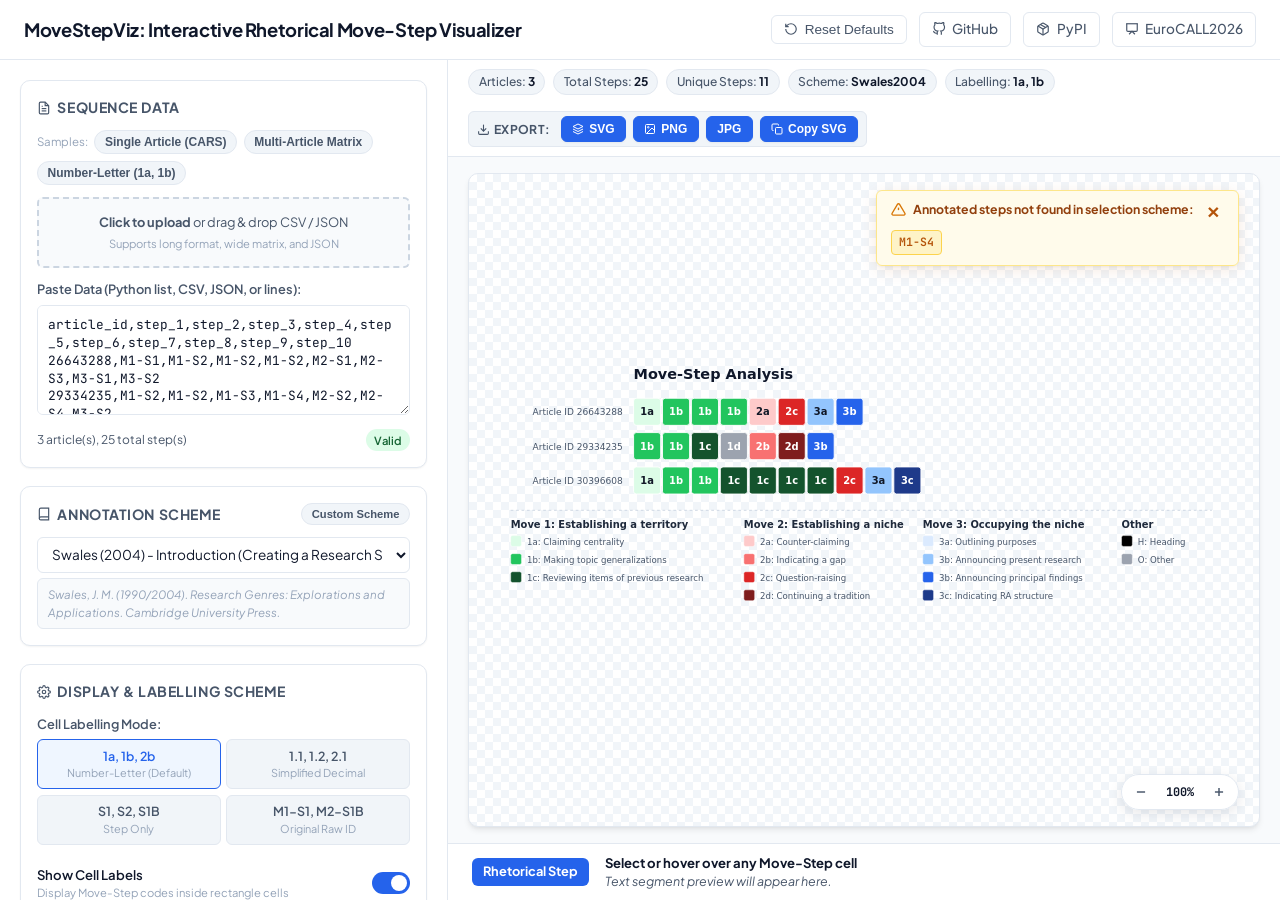
==== docs/index.html @ 1ca7a1f9 "Initial commit of MoveStepViz web app and Python library" ====
<!DOCTYPE html>
<html lang="en">

<head>
  <meta charset="UTF-8">
  <meta name="viewport" content="width=device-width, initial-scale=1.0">
  <title>MoveStepViz - Interactive Rhetorical Move-Step Visualizer</title>
  <meta name="description" content="Interactive browser-based visualization tool for rhetorical move-step analysis.">
  <link rel="stylesheet" href="app.css?v=15">
</head>

<body>

  <!-- Header -->
  <header class="app-header">
    <div class="brand">
      <h1 class="brand-title">MoveStepViz: Interactive Rhetorical Move-Step Visualizer</h1>
    </div>
    <div class="header-actions">
      <button class="header-btn" id="btn-reset-defaults" title="Reset all options to default settings">
        <svg width="14" height="14" viewBox="0 0 24 24" fill="none" stroke="currentColor" stroke-width="2">
          <path d="M3 12a9 9 0 1 0 9-9 9.75 9.75 0 0 0-6.74 2.74L3 8" />
          <path d="M3 3v5h5" />
        </svg>
        Reset Defaults
      </button>
      <a class="header-btn" href="https://github.com/charlestklam/" target="_blank" rel="noopener noreferrer">
        <svg width="14" height="14" viewBox="0 0 24 24" fill="none" stroke="currentColor" stroke-width="2">
          <path
            d="M9 19c-5 1.5-5-2.5-7-3m14 6v-3.87a3.37 3.37 0 0 0-.94-2.61c3.14-.35 6.44-1.54 6.44-7A5.44 5.44 0 0 0 20 4.77 5.07 5.07 0 0 0 19.91 1S18.73.65 16 2.48a13.38 13.38 0 0 0-7 0C6.27.65 5.09 1 5.09 1A5.07 5.07 0 0 0 5 4.77a5.44 5.44 0 0 0-1.5 3.78c0 5.42 3.3 6.61 6.44 7A3.37 3.37 0 0 0 9 18.13V22" />
        </svg>
        GitHub
      </a>
      <a class="header-btn" href="https://pypi.org/project/movestepviz/" target="_blank" rel="noopener noreferrer">
        <svg width="14" height="14" viewBox="0 0 24 24" fill="none" stroke="currentColor" stroke-width="2">
          <path d="m7.5 4.27 9 5.15" />
          <path
            d="M21 8a2 2 0 0 0-1-1.73l-7-4a2 2 0 0 0-2 0l-7 4A2 2 0 0 0 3 8v8a2 2 0 0 0 1 1.73l7 4a2 2 0 0 0 2 0l7-4A2 2 0 0 0 21 16Z" />
          <path d="m3.3 7 8.7 5 8.7-5" />
          <path d="M12 22V12" />
        </svg>
        PyPI
      </a>
      <a class="header-btn" href="https://charles-lam.net/presentations/EuroCALL2026/" target="_blank"
        rel="noopener noreferrer">
        <svg width="14" height="14" viewBox="0 0 24 24" fill="none" stroke="currentColor" stroke-width="2">
          <path d="M2 3h20" />
          <path d="M21 3v11a2 2 0 0 1-2 2H5a2 2 0 0 1-2-2V3" />
          <path d="m7 21 5-5 5 5" />
        </svg>
        EuroCALL2026
      </a>
    </div>
  </header>

  <!-- Main Layout -->
  <div class="app-layout">

    <!-- Sidebar Controls -->
    <aside class="sidebar">

      <!-- Section: Data Input -->
      <section class="panel-section">
        <div class="section-header">
          <h2 class="section-title">
            <svg width="14" height="14" viewBox="0 0 24 24" fill="none" stroke="currentColor" stroke-width="2">
              <path d="M14 2H6a2 2 0 0 0-2 2v16a2 2 0 0 0 2 2h12a2 2 0 0 0 2-2V8z" />
              <polyline points="14 2 14 8 20 8" />
              <line x1="16" y1="13" x2="8" y2="13" />
              <line x1="16" y1="17" x2="8" y2="17" />
              <polyline points="10 9 9 9 8 9" />
            </svg>
            Sequence Data
          </h2>
        </div>

        <!-- Sample Presets -->
        <div class="sample-presets">
          <span style="font-size: 0.72rem; color: var(--text-muted); align-self: center;">Samples:</span>
          <button type="button" class="sample-chip" id="sample-single">Single Article (CARS)</button>
          <button type="button" class="sample-chip" id="sample-multi">Multi-Article Matrix</button>
          <button type="button" class="sample-chip" id="sample-nl">Number-Letter (1a, 1b)</button>
        </div>

        <!-- Dropzone File Upload -->
        <div class="dropzone" id="file-dropzone">
          <input type="file" id="file-input" accept=".csv,.tsv,.json,.txt" style="display:none;">
          <div class="dropzone-text">
            <strong>Click to upload</strong> or drag & drop CSV / JSON
          </div>
          <div class="dropzone-sub">Supports long format, wide matrix, and JSON</div>
        </div>

        <!-- Text Input -->
        <div class="form-group">
          <label class="form-label" for="data-input">Paste Data (Python list, CSV, JSON, or lines):</label>
          <textarea id="data-input" class="data-textarea"
            placeholder="Paste ['M1-S1', 'M1-S2', 'M2-S1B'] or CSV data here..."></textarea>
          <div class="data-stats-bar">
            <span id="detected-format">Format: Auto-detect</span>
            <span class="status-pill" id="data-status-pill">Ready</span>
          </div>
        </div>
      </section>

      <!-- Section: Annotation Scheme -->
      <section class="panel-section">
        <div class="section-header">
          <h2 class="section-title">
            <svg width="14" height="14" viewBox="0 0 24 24" fill="none" stroke="currentColor" stroke-width="2">
              <path d="M4 19.5A2.5 2.5 0 0 1 6.5 17H20" />
              <path d="M6.5 2H20v20H6.5A2.5 2.5 0 0 1 4 19.5v-15A2.5 2.5 0 0 1 6.5 2z" />
            </svg>
            Annotation Scheme
          </h2>
          <button type="button" class="sample-chip" id="btn-custom-scheme" style="font-size: 0.7rem;">Custom
            Scheme</button>
        </div>

        <div class="form-group">
          <select id="scheme-select" class="form-select">
            <option value="Swales2004">Swales (2004) - Introduction (Creating a Research Space, CARS)</option>
            <option value="Cotos_etal2017">Cotos et al. (2017) - Methods (Demonstrating Rigour and Credibility, DRaC)
            </option>
            <option value="Yang_Allison2003_Results">Yang & Allison (2003) - Results</option>
            <option value="Yang_Allison2003_Discussion">Yang & Allison (2003) - Discussion</option>
            <option value="custom" disabled id="custom-option">Custom Scheme (User defined)</option>
          </select>
          <div class="citation-box" id="scheme-citation">
            Swales, J. M. (1990/2004). Research Genres: Explorations and Applications. Cambridge University Press.
          </div>
        </div>
      </section>

      <!-- Section: Labelling Scheme & Visualization Options -->
      <section class="panel-section">
        <div class="section-header">
          <h2 class="section-title">
            <svg width="14" height="14" viewBox="0 0 24 24" fill="none" stroke="currentColor" stroke-width="2">
              <circle cx="12" cy="12" r="3" />
              <path
                d="M19.4 15a1.65 1.65 0 0 0 .33 1.82l.06.06a2 2 0 0 1 0 2.83 2 2 0 0 1-2.83 0l-.06-.06a1.65 1.65 0 0 0-1.82-.33 1.65 1.65 0 0 0-1 1.51V21a2 2 0 0 1-2 2 2 2 0 0 1-2-2v-.09A1.65 1.65 0 0 0 9 19.4a1.65 1.65 0 0 0-1.82.33l-.06.06a2 2 0 0 1-2.83 0 2 2 0 0 1 0-2.83l.06-.06a1.65 1.65 0 0 0 .33-1.82 1.65 1.65 0 0 0-1.51-1H3a2 2 0 0 1-2-2 2 2 0 0 1 2-2h.09A1.65 1.65 0 0 0 4.6 9a1.65 1.65 0 0 0-.33-1.82l-.06-.06a2 2 0 0 1 0-2.83 2 2 0 0 1 2.83 0l.06.06a1.65 1.65 0 0 0 1.82.33H9a1.65 1.65 0 0 0 1-1.51V3a2 2 0 0 1 2-2 2 2 0 0 1 2 2v.09a1.65 1.65 0 0 0 1 1.51 1.65 1.65 0 0 0 1.82-.33l.06-.06a2 2 0 0 1 2.83 0 2 2 0 0 1 0 2.83l-.06.06a1.65 1.65 0 0 0-.33 1.82V9a1.65 1.65 0 0 0 1.51 1H21a2 2 0 0 1 2 2 2 2 0 0 1-2 2h-.09a1.65 1.65 0 0 0-1.51 1z" />
            </svg>
            Display & Labelling Scheme
          </h2>
        </div>

        <!-- Labelling Scheme Radio Pills -->
        <div class="form-group">
          <label class="form-label">Cell Labelling Mode:</label>
          <div class="radio-group-pills">
            <div class="radio-pill">
              <input type="radio" id="mode-nl" name="labelling-mode" value="number-letter" checked>
              <label for="mode-nl">
                1a, 1b, 2b
                <span class="desc">Number-Letter (Default)</span>
              </label>
            </div>
            <div class="radio-pill">
              <input type="radio" id="mode-simp" name="labelling-mode" value="simplified">
              <label for="mode-simp">
                1.1, 1.2, 2.1
                <span class="desc">Simplified Decimal</span>
              </label>
            </div>
            <div class="radio-pill">
              <input type="radio" id="mode-step" name="labelling-mode" value="step-only">
              <label for="mode-step">
                S1, S2, S1B
                <span class="desc">Step Only</span>
              </label>
            </div>
            <div class="radio-pill">
              <input type="radio" id="mode-orig" name="labelling-mode" value="original">
              <label for="mode-orig">
                M1-S1, M2-S1B
                <span class="desc">Original Raw ID</span>
              </label>
            </div>
          </div>
        </div>

        <!-- Toggles -->
        <div class="toggle-row">
          <div class="toggle-info">
            <span class="toggle-title">Show Cell Labels</span>
            <span class="toggle-desc">Display Move-Step codes inside rectangle cells</span>
          </div>
          <label class="switch">
            <input type="checkbox" id="toggle-show-labels" checked>
            <span class="slider"></span>
          </label>
        </div>

        <div class="toggle-row">
          <div class="toggle-info">
            <span class="toggle-title">Normalized Width</span>
            <span class="toggle-desc">Equalize total row lengths across variable sequences</span>
          </div>
          <label class="switch">
            <input type="checkbox" id="toggle-normalize">
            <span class="slider"></span>
          </label>
        </div>

        <div class="toggle-row">
          <div class="toggle-info">
            <span class="toggle-title">Hierarchical Legend</span>
            <span class="toggle-desc">Display Move groups (drag-and-drop & snap enabled)</span>
          </div>
          <label class="switch">
            <input type="checkbox" id="toggle-legend" checked>
            <span class="slider"></span>
          </label>
        </div>
        <div style="display: flex; justify-content: flex-end; margin-top: 0.35rem; margin-bottom: 0.5rem;">
          <button type="button" class="sample-chip" id="btn-reset-legend" style="font-size: 0.68rem;">Reset Legend
            Layout</button>
        </div>

        <div class="toggle-row">
          <div class="toggle-info">
            <span class="toggle-title">Chart Title</span>
            <span class="toggle-desc">Include custom title header</span>
          </div>
          <label class="switch">
            <input type="checkbox" id="toggle-title" checked>
            <span class="slider"></span>
          </label>
        </div>

        <div class="form-group" id="title-input-group" style="margin-top: 0.5rem;">
          <input type="text" id="custom-title-input" class="form-input" value="Move-Step Analysis"
            placeholder="Enter chart title...">
        </div>

        <div class="toggle-row">
          <div class="toggle-info">
            <span class="toggle-title">Transparent Background</span>
            <span class="toggle-desc">Export PNG/SVG with transparent background</span>
          </div>
          <label class="switch">
            <input type="checkbox" id="toggle-transparent" checked>
            <span class="slider"></span>
          </label>
        </div>

        <!-- Sliders -->
        <div class="range-group">
          <div class="range-header">
            <span>Font Size</span>
            <span id="val-font-size">11px</span>
          </div>
          <input type="range" id="slider-font-size" class="form-range" min="8" max="20" value="11">
        </div>

        <div class="range-group">
          <div class="range-header">
            <span>Cell Height</span>
            <span id="val-cell-height">30px</span>
          </div>
          <input type="range" id="slider-cell-height" class="form-range" min="18" max="50" value="30">
        </div>

        <div class="range-group">
          <div class="range-header">
            <span>Cell Spacing / Gap</span>
            <span id="val-cell-gap">2px</span>
          </div>
          <input type="range" id="slider-cell-gap" class="form-range" min="0" max="6" value="2">
        </div>
      </section>

      <!-- Section: Color Customization -->
      <section class="panel-section">
        <div class="section-header">
          <h2 class="section-title">
            <svg width="14" height="14" viewBox="0 0 24 24" fill="none" stroke="currentColor" stroke-width="2">
              <path d="M12 2.69l5.66 5.66a8 8 0 1 1-11.31 0z" />
            </svg>
            Color Palette Overrides
          </h2>
          <button type="button" class="sample-chip" id="btn-reset-colors" style="font-size: 0.7rem;">Reset
            Colors</button>
        </div>
        <p style="font-size: 0.72rem; color: var(--text-muted);">Click any color swatch to override with a custom color:
        </p>
        <div class="palette-list" id="palette-overrides-list">
          <!-- Populated dynamically based on active scheme -->
        </div>
      </section>

    </aside>

    <!-- Main Visualization Area -->
    <main class="viz-container">

      <!-- Toolbar with Export Chart on the Right -->
      <div class="viz-toolbar">
        <div class="stats-pills">
          <div class="stat-pill">Articles: <strong id="stat-articles">3</strong></div>
          <div class="stat-pill">Total Steps: <strong id="stat-total-steps">0</strong></div>
          <div class="stat-pill">Unique Steps: <strong id="stat-unique-steps">0</strong></div>
          <div class="stat-pill">Scheme: <strong id="stat-scheme">Swales (2004)</strong></div>
          <div class="stat-pill" id="stat-mode-pill">Labelling: <strong id="stat-mode">1a, 1b</strong></div>
        </div>

        <!-- Export Chart Box to the Right -->
        <div class="export-box-right">
          <span class="export-box-title">
            <svg width="13" height="13" viewBox="0 0 24 24" fill="none" stroke="currentColor" stroke-width="2">
              <path d="M21 15v4a2 2 0 0 1-2 2H5a2 2 0 0 1-2-2v-4" />
              <polyline points="7 10 12 15 17 10" />
              <line x1="12" y1="15" x2="12" y2="3" />
            </svg>
            Export:
          </span>
          <button type="button" class="btn btn-sm btn-primary" id="btn-export-svg"
            title="Export as scalable vector graphic">
            <svg width="12" height="12" viewBox="0 0 24 24" fill="none" stroke="currentColor" stroke-width="2">
              <polygon points="12 2 2 7 12 12 22 7 12 2" />
              <polyline points="2 17 12 22 22 17" />
              <polyline points="2 12 12 17 22 12" />
            </svg>
            SVG
          </button>
          <button type="button" class="btn btn-sm btn-primary" id="btn-export-png"
            title="Export as 2x high-resolution PNG">
            <svg width="12" height="12" viewBox="0 0 24 24" fill="none" stroke="currentColor" stroke-width="2">
              <rect x="3" y="3" width="18" height="18" rx="2" />
              <circle cx="8.5" cy="8.5" r="1.5" />
              <polyline points="21 15 16 10 5 21" />
            </svg>
            PNG
          </button>
          <button type="button" class="btn btn-sm btn-primary" id="btn-export-jpg"
            title="Export as JPEG image with white background">
            JPG
          </button>
          <button type="button" class="btn btn-sm btn-primary" id="btn-copy-svg"
            title="Copy SVG source code to clipboard">
            <svg width="12" height="12" viewBox="0 0 24 24" fill="none" stroke="currentColor" stroke-width="2">
              <rect x="9" y="9" width="13" height="13" rx="2" ry="2" />
              <path d="M5 15H4a2 2 0 0 1-2-2V4a2 2 0 0 1 2-2h9a2 2 0 0 1 2 2v1" />
            </svg>
            Copy SVG
          </button>
        </div>
      </div>

      <!-- Canvas Area -->
      <div class="canvas-wrapper">
        <div class="svg-card transparent-bg" id="svg-card">
          <!-- Unmatched Steps Popup (Right-hand side, below Export boxes) -->
          <div class="unmatched-steps-popup" id="unmatched-steps-popup" style="display: none;">
            <div class="unmatched-popup-header">
              <div class="unmatched-popup-title">
                <svg width="15" height="15" viewBox="0 0 24 24" fill="none" stroke="#d97706" stroke-width="2.2"
                  style="flex-shrink:0;">
                  <path d="M10.29 3.86L1.82 18a2 2 0 0 0 1.71 3h16.94a2 2 0 0 0 1.71-3L13.71 3.86a2 2 0 0 0-3.42 0z" />
                  <line x1="12" y1="9" x2="12" y2="13" />
                  <line x1="12" y1="17" x2="12.01" y2="17" />
                </svg>
                <span>Annotated steps not found in selection scheme:</span>
              </div>
              <button type="button" class="unmatched-popup-close" id="btn-close-unmatched"
                title="Dismiss">&times;</button>
            </div>
            <div class="unmatched-steps-list" id="unmatched-steps-list"></div>
          </div>

          <div id="chart-viewport"></div>

          <!-- Floating Canvas Zoom Bar -->
          <div class="canvas-zoom-bar" id="canvas-zoom-bar">
            <button type="button" class="zoom-btn" id="btn-zoom-out" title="Zoom Out (Scroll Down)">
              <svg width="14" height="14" viewBox="0 0 24 24" fill="none" stroke="currentColor" stroke-width="2.5">
                <line x1="5" y1="12" x2="19" y2="12" />
              </svg>
            </button>
            <button type="button" class="zoom-badge-btn" id="btn-zoom-reset"
              title="Reset Zoom to 100% (Double Click Canvas)">
              <span id="zoom-level-text">100%</span>
            </button>
            <button type="button" class="zoom-btn" id="btn-zoom-in" title="Zoom In (Scroll Up)">
              <svg width="14" height="14" viewBox="0 0 24 24" fill="none" stroke="currentColor" stroke-width="2.5">
                <line x1="12" y1="5" x2="12" y2="19" />
                <line x1="5" y1="12" x2="19" y2="12" />
              </svg>
            </button>
          </div>
        </div>
      </div>

      <!-- Sentence Inspector Card -->
      <div class="inspector-card" id="inspector-card">
        <div class="inspector-info">
          <span class="inspector-badge" id="insp-badge" style="background: #2563eb;">Rhetorical Step</span>
          <div class="inspector-details">
            <div class="inspector-title" id="insp-title">Select or hover over any Move-Step cell</div>
            <div class="inspector-sentence" id="insp-sentence">Text segment preview will appear here.</div>
          </div>
        </div>
        <button type="button" class="header-btn" id="insp-copy-btn" style="display:none;">
          Copy Text
        </button>
      </div>

    </main>

  </div>

  <!-- Floating Hover Tooltip -->
  <div class="viz-tooltip" id="viz-tooltip">
    <div class="tip-header" id="tip-title"></div>
    <div class="tip-move" id="tip-move"></div>
    <div class="tip-desc" id="tip-desc"></div>
    <div class="tip-text" id="tip-text" style="display: none;"></div>
  </div>

  <!-- Custom Scheme Modal -->
  <div class="modal-overlay" id="custom-scheme-modal">
    <div class="modal-box">
      <div class="modal-header">
        <h3 class="modal-title">Custom Annotation Scheme</h3>
        <button type="button" class="modal-close" id="modal-close-btn">&times;</button>
      </div>
      <p style="font-size: 0.78rem; color: var(--text-secondary); margin-bottom: 0.5rem;">
        Format: <code>label_id; move_name; step_name</code> per line.
      </p>
      <textarea class="modal-textarea" id="custom-scheme-textarea" placeholder="M1-S1; Move 1: Background; Step 1: Literature Review
M1-S2; Move 1: Background; Step 2: Contextualizing
M2-S1; Move 2: Niche; Step 1: Indicating a gap"></textarea>
      <div style="display: flex; justify-content: flex-end; gap: 0.5rem;">
        <button type="button" class="btn btn-secondary" id="modal-cancel-btn">Cancel</button>
        <button type="button" class="btn btn-primary" id="modal-apply-btn">Apply Custom Scheme</button>
      </div>
    </div>
  </div>

  <!-- JavaScript Modules -->
  <script src="schemes.js?v=15"></script>
  <script src="parser.js?v=15"></script>
  <script src="visualizer.js?v=15"></script>
  <script>
    (function () {
      // Demo Samples
      const DEMO_SINGLE = `sentence_id,label,text
1,M1-S1,Discourse analysis is vital in EAP.
2,M1-S2,Recent studies focus on move analysis.
3,M1-S3,Swales (2004) proposed the CARS model.
4,M2-S2,"However, automated sequence visualization remains underexplored."
5,M2-S3,How can GenAI streamline move-step visualization?
6,M3-S1A,This paper introduces MoveStepViz.
7,M3-S2,We present a Python library and web tool.
8,M3-S3,The remainder of this paper details the implementation.`;

      const DEMO_MULTI = `article_id,step_1,step_2,step_3,step_4,step_5,step_6,step_7,step_8,step_9,step_10
26643288,M1-S1,M1-S2,M1-S2,M1-S2,M2-S1,M2-S3,M3-S1,M3-S2
29334235,M1-S2,M1-S2,M1-S3,M1-S4,M2-S2,M2-S4,M3-S2,
30396608,M1-S1,M1-S2,M1-S2,M1-S3,M1-S3,M1-S3,M1-S3,M2-S3,M3-S1,M3-S3,`;

      const DEMO_NL = `{
  "Text01": ["1b", "1b", "1c", "1b", "2a", "2b", "1b", "1c", "1c", "1c", "1c", "1c", "1c", "2c", "1c", "1c", "1c", "1c", "1a", "3b", "1c", "1b", "1c", "1c", "3b", "3a"],
  "Text02": ["1b", "1b", "1b", "2a", "1b", "1b", "1b", "1b", "3b", "3b", "1a", "3c", "1a", "3c"],
  "Text03": ["1c", "1b", "1b", "1a", "1b", "1b", "1c", "1b", "2b", "2b", "1c", "1c", "1c", "1c", "3a"],
  "Text04": ["1a", "1b", "1b", "1b", "1c", "1c", "1a", "1c", "1c", "2b", "1c", "1c", "1c", "1c", "3a", "3b"],
  "Text05": ["1a", "1b", "1a", "1c", "1c", "1c", "1b", "2a", "2a", "1c", "1c", "1c", "2c", "2a", "1b", "1a", "2b", "3b", "3b", "3c", "3c", "3c", "3c"]
}`;

      // State
      let currentSequences = [];
      let currentSchemeKey = 'Swales2004';
      let customSchemeData = null;
      let customColors = {};
      let customLegendPositions = {};
      let currentSvgElement = null;

      // Canvas Zoom & Pan State
      let currentZoom = 1.0;
      let panX = 0;
      let panY = 0;
      let isPanningCanvas = false;
      let panStart = { x: 0, y: 0 };
      let startPanOffset = { x: 0, y: 0 };

      // Unmatched steps notification state
      let dismissedUnmatchedSignature = null;

      // DOM Elements
      const dataInput = document.getElementById('data-input');
      const schemeSelect = document.getElementById('scheme-select');
      const schemeCitation = document.getElementById('scheme-citation');
      const customOption = document.getElementById('custom-option');
      const fileInput = document.getElementById('file-input');
      const fileDropzone = document.getElementById('file-dropzone');
      const detectedFormat = document.getElementById('detected-format');
      const dataStatusPill = document.getElementById('data-status-pill');

      const toggleShowLabels = document.getElementById('toggle-show-labels');
      const toggleNormalize = document.getElementById('toggle-normalize');
      const toggleLegend = document.getElementById('toggle-legend');
      const toggleTitle = document.getElementById('toggle-title');
      const titleInputGroup = document.getElementById('title-input-group');
      const customTitleInput = document.getElementById('custom-title-input');
      const toggleTransparent = document.getElementById('toggle-transparent');

      const sliderFontSize = document.getElementById('slider-font-size');
      const valFontSize = document.getElementById('val-font-size');
      const sliderCellHeight = document.getElementById('slider-cell-height');
      const valCellHeight = document.getElementById('val-cell-height');
      const sliderCellGap = document.getElementById('slider-cell-gap');
      const valCellGap = document.getElementById('val-cell-gap');

      const chartViewport = document.getElementById('chart-viewport');
      const svgCard = document.getElementById('svg-card');
      const paletteList = document.getElementById('palette-overrides-list');
      const tooltip = document.getElementById('viz-tooltip');

      // Inspector DOM
      const inspBadge = document.getElementById('insp-badge');
      const inspTitle = document.getElementById('insp-title');
      const inspSentence = document.getElementById('insp-sentence');
      const inspCopyBtn = document.getElementById('insp-copy-btn');

      // Stats DOM
      const statArticles = document.getElementById('stat-articles');
      const statTotalSteps = document.getElementById('stat-total-steps');
      const statUniqueSteps = document.getElementById('stat-unique-steps');
      const statScheme = document.getElementById('stat-scheme');
      const statMode = document.getElementById('stat-mode');

      function getSelectedLabellingMode() {
        const checked = document.querySelector('input[name="labelling-mode"]:checked');
        return checked ? checked.value : 'number-letter';
      }

      function getActiveScheme() {
        if (currentSchemeKey === 'custom' && customSchemeData) {
          return customSchemeData;
        }
        return window.PRESET_SCHEMES[currentSchemeKey] || window.PRESET_SCHEMES['Swales2004'];
      }

      function updateSchemeMetadata() {
        const scheme = getActiveScheme();
        schemeCitation.textContent = scheme.citation || scheme.source || '';
        statScheme.textContent = scheme.source || scheme.key;
        renderPaletteOverrides();
      }

      function renderPaletteOverrides() {
        paletteList.innerHTML = '';
        const scheme = getActiveScheme();
        if (!scheme || !scheme.moves) return;

        scheme.moves.forEach(move => {
          (move.steps || []).forEach(step => {
            const item = document.createElement('div');
            item.className = 'palette-item';

            const nameSpan = document.createElement('span');
            nameSpan.textContent = `${step.id}: ${step.title || step.name}`;
            nameSpan.title = step.name;

            const colorInput = document.createElement('input');
            colorInput.type = 'color';
            colorInput.className = 'palette-color-picker';
            colorInput.value = customColors[step.id] || step.color || '#9ca3af';

            colorInput.addEventListener('input', (e) => {
              customColors[step.id] = e.target.value;
              renderVisualization();
            });

            item.appendChild(nameSpan);
            item.appendChild(colorInput);
            paletteList.appendChild(item);
          });
        });
      }

      function updateDataFromInput() {
        dismissedUnmatchedSignature = null;
        const text = dataInput.value.trim();
        if (!text) {
          currentSequences = [];
          detectedFormat.textContent = 'No input';
          dataStatusPill.textContent = 'Empty';
          dataStatusPill.className = 'status-pill warn';
          renderVisualization();
          return;
        }

        try {
          currentSequences = window.MoveStepParser.parseData(text);
          if (currentSequences.length > 0) {
            let totalSteps = currentSequences.reduce((acc, s) => acc + s.items.length, 0);
            detectedFormat.textContent = `${currentSequences.length} article(s), ${totalSteps} total step(s)`;
            dataStatusPill.textContent = 'Valid';
            dataStatusPill.className = 'status-pill';
          } else {
            detectedFormat.textContent = 'Could not parse sequence';
            dataStatusPill.textContent = 'Parse error';
            dataStatusPill.className = 'status-pill warn';
          }
        } catch (e) {
          detectedFormat.textContent = 'Error parsing data';
          dataStatusPill.textContent = 'Error';
          dataStatusPill.className = 'status-pill warn';
        }

        renderVisualization();
      }

      function renderVisualization() {
        const scheme = getActiveScheme();
        const mode = getSelectedLabellingMode();

        const opts = {
          title: customTitleInput.value.trim() || 'Move-Step Analysis',
          showTitle: toggleTitle.checked,
          legend: toggleLegend.checked,
          labellingScheme: mode,
          showLabels: toggleShowLabels.checked,
          normalizeWidth: toggleNormalize.checked,
          fontSize: parseInt(sliderFontSize.value, 10),
          cellHeight: parseInt(sliderCellHeight.value, 10),
          cellGap: parseInt(sliderCellGap.value, 10),
          customColors: customColors,
          legendPositions: customLegendPositions,
          transparent: toggleTransparent.checked,
          onCellHover: handleCellHover,
          onCellClick: handleCellClick,
          onLegendMoved: (moveId, pos) => {
            customLegendPositions[moveId] = pos;
          }
        };

        // Update stats
        statArticles.textContent = currentSequences.length;
        const totalSteps = currentSequences.reduce((acc, s) => acc + (s.items ? s.items.length : 0), 0);
        statTotalSteps.textContent = totalSteps;

        const uniqueStepSet = new Set();
        currentSequences.forEach(s => {
          (s.items || []).forEach(it => {
            const lbl = (it.label || '').trim();
            if (lbl) uniqueStepSet.add(lbl);
          });
        });
        statUniqueSteps.textContent = uniqueStepSet.size;

        const modeMap = {
          'number-letter': '1a, 1b',
          'simplified': '1.1, 1.2',
          'step-only': 'S1, S2',
          'original': 'M1-S1'
        };
        statMode.textContent = modeMap[mode] || mode;

        if (toggleTransparent.checked) {
          svgCard.classList.add('transparent-bg');
        } else {
          svgCard.classList.remove('transparent-bg');
        }

        currentSvgElement = window.MoveStepVisualizer.render(chartViewport, currentSequences, scheme, opts);
        applyCanvasTransform();
        checkUnmatchedSteps(currentSequences, scheme);
      }

      function updateInspectorCard(cellData) {
        if (!cellData) return;
        inspBadge.textContent = cellData.formattedLabel;
        inspBadge.style.background = cellData.color;
        inspBadge.style.color = window.getContrastTextColor(cellData.color);

        inspTitle.textContent = `${cellData.meta.moveName} — ${cellData.meta.stepTitle}`;
        if (cellData.text) {
          inspSentence.textContent = `"${cellData.text}"`;
          inspCopyBtn.style.display = 'inline-flex';
          inspCopyBtn.onclick = () => {
            navigator.clipboard.writeText(cellData.text);
            inspCopyBtn.textContent = 'Copied!';
            setTimeout(() => { inspCopyBtn.textContent = 'Copy Text'; }, 1500);
          };
        } else {
          inspSentence.textContent = `${cellData.articleId} · Rhetorical Step ${cellData.unitIndex} of ${cellData.totalUnits} · ${cellData.meta.description || 'No raw sentence text provided'}`;
          inspCopyBtn.style.display = 'none';
        }
      }

      function handleCellHover(e, cellData) {
        if (!cellData || !e) {
          tooltip.style.display = 'none';
          return;
        }

        updateInspectorCard(cellData);

        const tipTitle = document.getElementById('tip-title');
        const tipMove = document.getElementById('tip-move');
        const tipDesc = document.getElementById('tip-desc');
        const tipText = document.getElementById('tip-text');

        tipTitle.textContent = `${cellData.formattedLabel}: ${cellData.meta.stepTitle}`;
        tipMove.textContent = `${cellData.meta.moveName} · ${cellData.articleId} (Rhetorical Step ${cellData.unitIndex}/${cellData.totalUnits})`;
        tipDesc.textContent = cellData.meta.description || 'Rhetorical move-step unit.';

        if (cellData.text) {
          tipText.textContent = `"${cellData.text}"`;
          tipText.style.display = 'block';
        } else {
          tipText.style.display = 'none';
        }

        tooltip.style.display = 'block';

        // Position tooltip near cursor
        const pad = 12;
        let x = e.clientX + pad;
        let y = e.clientY + pad;

        if (x + 320 > window.innerWidth) {
          x = e.clientX - 330;
        }
        if (y + 160 > window.innerHeight) {
          y = e.clientY - 170;
        }

        tooltip.style.left = `${x}px`;
        tooltip.style.top = `${y}px`;
      }

      function handleCellClick(cellData) {
        updateInspectorCard(cellData);
      }

      // Event Listeners: Sample Buttons
      document.getElementById('sample-single').addEventListener('click', () => {
        dataInput.value = DEMO_SINGLE;
        schemeSelect.value = 'Swales2004';
        currentSchemeKey = 'Swales2004';
        updateSchemeMetadata();
        updateDataFromInput();
      });

      document.getElementById('sample-multi').addEventListener('click', () => {
        dataInput.value = DEMO_MULTI;
        schemeSelect.value = 'Swales2004';
        currentSchemeKey = 'Swales2004';
        updateSchemeMetadata();
        updateDataFromInput();
      });

      document.getElementById('sample-nl').addEventListener('click', () => {
        dataInput.value = DEMO_NL;
        schemeSelect.value = 'Swales2004';
        currentSchemeKey = 'Swales2004';
        updateSchemeMetadata();
        updateDataFromInput();
      });

      // Text Input change
      dataInput.addEventListener('input', updateDataFromInput);

      // File Upload
      fileDropzone.addEventListener('click', () => fileInput.click());
      fileDropzone.addEventListener('dragover', (e) => {
        e.preventDefault();
        fileDropzone.classList.add('dragover');
      });
      fileDropzone.addEventListener('dragleave', () => fileDropzone.classList.remove('dragover'));
      fileDropzone.addEventListener('drop', (e) => {
        e.preventDefault();
        fileDropzone.classList.remove('dragover');
        if (e.dataTransfer.files && e.dataTransfer.files[0]) {
          readFile(e.dataTransfer.files[0]);
        }
      });
      fileInput.addEventListener('change', (e) => {
        if (e.target.files && e.target.files[0]) {
          readFile(e.target.files[0]);
        }
      });

      function readFile(file) {
        const reader = new FileReader();
        reader.onload = function (evt) {
          dataInput.value = evt.target.result;
          updateDataFromInput();
        };
        reader.readAsText(file);
      }

      // Scheme Select
      schemeSelect.addEventListener('change', (e) => {
        currentSchemeKey = e.target.value;
        customLegendPositions = {};
        dismissedUnmatchedSignature = null;
        updateSchemeMetadata();
        renderVisualization();
      });

      // Reset Legend Layout
      document.getElementById('btn-reset-legend').addEventListener('click', () => {
        customLegendPositions = {};
        renderVisualization();
      });

      // Labelling mode radios
      document.querySelectorAll('input[name="labelling-mode"]').forEach(radio => {
        radio.addEventListener('change', renderVisualization);
      });

      // Toggles
      toggleShowLabels.addEventListener('change', renderVisualization);
      toggleNormalize.addEventListener('change', renderVisualization);
      toggleLegend.addEventListener('change', renderVisualization);
      toggleTitle.addEventListener('change', () => {
        titleInputGroup.style.display = toggleTitle.checked ? 'block' : 'none';
        renderVisualization();
      });
      customTitleInput.addEventListener('input', renderVisualization);
      toggleTransparent.addEventListener('change', renderVisualization);

      // Sliders
      sliderFontSize.addEventListener('input', (e) => {
        valFontSize.textContent = `${e.target.value}px`;
        renderVisualization();
      });
      sliderCellHeight.addEventListener('input', (e) => {
        valCellHeight.textContent = `${e.target.value}px`;
        renderVisualization();
      });
      sliderCellGap.addEventListener('input', (e) => {
        valCellGap.textContent = `${e.target.value}px`;
        renderVisualization();
      });

      // Reset Colors
      document.getElementById('btn-reset-colors').addEventListener('click', () => {
        customColors = {};
        renderPaletteOverrides();
        renderVisualization();
      });

      // Reset Defaults
      document.getElementById('btn-reset-defaults').addEventListener('click', () => {
        dataInput.value = DEMO_MULTI;
        document.getElementById('mode-nl').checked = true;
        toggleShowLabels.checked = true;
        toggleNormalize.checked = false;
        toggleLegend.checked = true;
        toggleTitle.checked = true;
        titleInputGroup.style.display = 'block';
        customTitleInput.value = 'Move-Step Analysis';
        toggleTransparent.checked = true;

        sliderFontSize.value = 11;
        valFontSize.textContent = '11px';
        sliderCellHeight.value = 30;
        valCellHeight.textContent = '30px';
        sliderCellGap.value = 2;
        valCellGap.textContent = '2px';

        customColors = {};
        customLegendPositions = {};
        currentZoom = 1.0;
        panX = 0;
        panY = 0;
        schemeSelect.value = 'Swales2004';
        currentSchemeKey = 'Swales2004';
        updateSchemeMetadata();
        updateDataFromInput();
      });

      // Export Buttons
      document.getElementById('btn-export-svg').addEventListener('click', () => {
        window.MoveStepVisualizer.exportSVG(currentSvgElement, 'movestep_viz.svg');
      });

      document.getElementById('btn-export-png').addEventListener('click', () => {
        window.MoveStepVisualizer.exportRaster(currentSvgElement, 'movestep_viz.png', 'image/png', toggleTransparent.checked);
      });

      document.getElementById('btn-export-jpg').addEventListener('click', () => {
        window.MoveStepVisualizer.exportRaster(currentSvgElement, 'movestep_viz.jpg', 'image/jpeg', false);
      });

      document.getElementById('btn-copy-svg').addEventListener('click', async () => {
        const btn = document.getElementById('btn-copy-svg');
        const ok = await window.MoveStepVisualizer.copySVG(currentSvgElement);
        if (ok) {
          const oldText = btn.innerHTML;
          btn.textContent = 'Copied!';
          setTimeout(() => { btn.innerHTML = oldText; }, 1500);
        }
      });

      // Canvas Zoom & Pan Implementation
      function applyCanvasTransform() {
        if (!currentSvgElement) return;
        currentSvgElement.style.transform = `translate(${panX}px, ${panY}px) scale(${currentZoom})`;
        const zoomText = document.getElementById('zoom-level-text');
        if (zoomText) {
          zoomText.textContent = `${Math.round(currentZoom * 100)}%`;
        }
        if (currentZoom > 1.05) {
          chartViewport.classList.add('can-pan');
        } else {
          chartViewport.classList.remove('can-pan');
        }
      }

      function setCanvasZoom(newZoom) {
        currentZoom = Math.min(4.0, Math.max(0.4, parseFloat(newZoom.toFixed(2))));
        applyCanvasTransform();
      }

      document.getElementById('btn-zoom-in').addEventListener('click', () => {
        setCanvasZoom(currentZoom + 0.25);
      });

      document.getElementById('btn-zoom-out').addEventListener('click', () => {
        setCanvasZoom(currentZoom - 0.25);
      });

      document.getElementById('btn-zoom-reset').addEventListener('click', () => {
        currentZoom = 1.0;
        panX = 0;
        panY = 0;
        applyCanvasTransform();
      });

      // Mouse Wheel Zoom within Canvas
      svgCard.addEventListener('wheel', (e) => {
        e.preventDefault();
        const delta = e.deltaY < 0 ? 0.15 : -0.15;
        setCanvasZoom(currentZoom + delta);
      }, { passive: false });

      // Canvas Background Panning when Zoomed
      svgCard.addEventListener('pointerdown', (e) => {
        if (e.target.closest('.step-cell') || e.target.closest('.legend-move-block') || e.target.closest('.canvas-zoom-bar') || e.target.closest('#unmatched-steps-popup')) {
          return;
        }
        if (e.button !== 0) return;
        isPanningCanvas = true;
        chartViewport.classList.add('is-panning');
        panStart = { x: e.clientX, y: e.clientY };
        startPanOffset = { x: panX, y: panY };
        svgCard.setPointerCapture(e.pointerId);
      });

      svgCard.addEventListener('pointermove', (e) => {
        if (!isPanningCanvas) return;
        const dx = e.clientX - panStart.x;
        const dy = e.clientY - panStart.y;
        panX = startPanOffset.x + dx;
        panY = startPanOffset.y + dy;
        applyCanvasTransform();
      });

      const stopCanvasPan = (e) => {
        if (!isPanningCanvas) return;
        isPanningCanvas = false;
        chartViewport.classList.remove('is-panning');
        try { svgCard.releasePointerCapture(e.pointerId); } catch (err) { }
      };
      svgCard.addEventListener('pointerup', stopCanvasPan);
      svgCard.addEventListener('pointercancel', stopCanvasPan);

      // Double-click to reset zoom
      svgCard.addEventListener('dblclick', (e) => {
        if (e.target.closest('.canvas-zoom-bar') || e.target.closest('.step-cell') || e.target.closest('.legend-move-block') || e.target.closest('#unmatched-steps-popup')) return;
        currentZoom = 1.0;
        panX = 0;
        panY = 0;
        applyCanvasTransform();
      });

      // Unmatched Steps Detection & Display
      function checkUnmatchedSteps(sequences, scheme) {
        const popup = document.getElementById('unmatched-steps-popup');
        const listEl = document.getElementById('unmatched-steps-list');
        if (!popup || !listEl) return;

        if (!sequences || sequences.length === 0 || !scheme || !scheme.moves) {
          popup.style.display = 'none';
          return;
        }

        const recognized = new Set();
        const addRec = (k) => {
          if (!k) return;
          const s = String(k).trim();
          recognized.add(s);
          recognized.add(s.toLowerCase());
          recognized.add(s.toUpperCase());
          recognized.add(s.replace(/[-_\s]/g, '').toUpperCase());
        };

        scheme.moves.forEach(m => {
          const mNum = m.move_number;
          (m.steps || []).forEach((st, sIdx) => {
            addRec(st.id);
            if (window.formatLabelText) {
              addRec(window.formatLabelText(st.id, 'number-letter'));
              addRec(window.formatLabelText(st.id, 'simplified'));
              addRec(window.formatLabelText(st.id, 'step-only'));
            }

            if (mNum !== undefined && mNum !== null) {
              const letter = String.fromCharCode(97 + sIdx);
              addRec(`${mNum}${letter}`);
              addRec(`${mNum}.${sIdx + 1}`);
              addRec(`M${mNum}-S${sIdx + 1}`);

              if (st.step_number !== undefined) {
                addRec(`${mNum}${String(st.step_number).toLowerCase()}`);
                addRec(`${mNum}.${st.step_number}`);
              }

              const sMatch = String(st.id).match(/[Ss](\d+)([A-Za-z]*)/);
              if (sMatch) {
                const sNum = parseInt(sMatch[1], 10);
                const subL = sMatch[2].toLowerCase();
                const sLetter = subL || ((sNum >= 1 && sNum <= 26) ? String.fromCharCode(96 + sNum) : String(sNum));
                addRec(`${mNum}${sLetter}`);
                addRec(`${mNum}.${sNum}`);
                addRec(`M${mNum}-S${sNum}`);
              }
            }
          });
        });

        if (window.OTHER_COLORS) {
          Object.keys(window.OTHER_COLORS).forEach(k => addRec(k));
        }

        const unmatched = [];
        const seen = new Set();
        sequences.forEach(seq => {
          (seq.items || []).forEach(item => {
            const raw = (item.label || '').trim();
            if (!raw) return;
            const clean = raw.replace(/[-_\s]/g, '').toUpperCase();
            if (!recognized.has(raw) && !recognized.has(clean) && !recognized.has(raw.toUpperCase()) && !recognized.has(raw.toLowerCase())) {
              if (!seen.has(raw)) {
                seen.add(raw);
                unmatched.push(raw);
              }
            }
          });
        });

        const sig = `${scheme.key || scheme.source || ''}:${unmatched.slice().sort().join(',')}`;
        if (unmatched.length > 0 && dismissedUnmatchedSignature !== sig) {
          listEl.innerHTML = '';
          unmatched.forEach(st => {
            const chip = document.createElement('span');
            chip.className = 'unmatched-chip';
            chip.textContent = st;
            listEl.appendChild(chip);
          });
          popup.style.display = 'block';
        } else {
          popup.style.display = 'none';
        }
      }

      const btnCloseUnmatched = document.getElementById('btn-close-unmatched');
      const handleDismissUnmatched = (e) => {
        if (e) {
          e.stopPropagation();
          e.preventDefault();
        }
        const scheme = getActiveScheme();
        const popup = document.getElementById('unmatched-steps-popup');
        const chips = popup.querySelectorAll('.unmatched-chip');
        const unmatched = Array.from(chips).map(c => c.textContent);
        dismissedUnmatchedSignature = `${scheme ? (scheme.key || scheme.source || '') : ''}:${unmatched.slice().sort().join(',')}`;
        popup.style.display = 'none';
      };
      btnCloseUnmatched.addEventListener('click', handleDismissUnmatched);
      btnCloseUnmatched.addEventListener('pointerdown', (e) => e.stopPropagation());

      // Custom Scheme Modal
      const customModal = document.getElementById('custom-scheme-modal');
      const btnCustomScheme = document.getElementById('btn-custom-scheme');
      const modalCloseBtn = document.getElementById('modal-close-btn');
      const modalCancelBtn = document.getElementById('modal-cancel-btn');
      const modalApplyBtn = document.getElementById('modal-apply-btn');
      const customSchemeTextarea = document.getElementById('custom-scheme-textarea');

      btnCustomScheme.addEventListener('click', () => {
        customModal.classList.add('open');
      });
      modalCloseBtn.addEventListener('click', () => customModal.classList.remove('open'));
      modalCancelBtn.addEventListener('click', () => customModal.classList.remove('open'));

      modalApplyBtn.addEventListener('click', () => {
        const content = customSchemeTextarea.value.trim();
        if (content) {
          customSchemeData = window.parseCustomScheme(content);
          customOption.disabled = false;
          customOption.selected = true;
          currentSchemeKey = 'custom';
          customModal.classList.remove('open');
          updateSchemeMetadata();
          renderVisualization();
        }
      });

      // Initial Boot (Default to Multi-article mode)
      dataInput.value = DEMO_MULTI;
      schemeSelect.value = 'Swales2004';
      currentSchemeKey = 'Swales2004';
      updateSchemeMetadata();
      updateDataFromInput();

    })();
  </script>
</body>

</html>
---- docs/app.css ----
/* MoveStepViz - Modern Interactive Webpage Styles */
@import url('https://fonts.googleapis.com/css2?family=Plus+Jakarta+Sans:wght@400;500;600;700;800&family=JetBrains+Mono:wght@400;500;600&display=swap');

:root {
  --font-main: 'Plus Jakarta Sans', -apple-system, BlinkMacSystemFont, 'Segoe UI', Roboto, sans-serif;
  --font-mono: 'JetBrains Mono', monospace;

  /* Color System */
  --bg-app: #f8fafc;
  --bg-surface: #ffffff;
  --bg-sidebar: #ffffff;
  --bg-muted: #f1f5f9;
  --bg-hover: #e2e8f0;

  --border-subtle: #e2e8f0;
  --border-focus: #3b82f6;

  --text-primary: #0f172a;
  --text-secondary: #475569;
  --text-muted: #94a3b8;
  --text-on-accent: #ffffff;

  --accent-primary: #2563eb;
  --accent-primary-hover: #1d4ed8;
  --accent-subtle: #eff6ff;

  --shadow-sm: 0 1px 2px 0 rgb(0 0 0 / 0.05);
  --shadow-md: 0 4px 6px -1px rgb(0 0 0 / 0.08), 0 2px 4px -2px rgb(0 0 0 / 0.06);
  --shadow-lg: 0 10px 15px -3px rgb(0 0 0 / 0.08), 0 4px 6px -4px rgb(0 0 0 / 0.04);

  --radius-sm: 6px;
  --radius-md: 10px;
  --radius-lg: 14px;
}

* {
  box-sizing: border-box;
  margin: 0;
  padding: 0;
}

html, body {
  height: 100vh;
  max-height: 100vh;
  overflow: hidden;
  margin: 0;
  padding: 0;
}

body {
  font-family: var(--font-main);
  background-color: var(--bg-app);
  color: var(--text-primary);
  height: 100vh;
  max-height: 100vh;
  display: flex;
  flex-direction: column;
  line-height: 1.5;
  -webkit-font-smoothing: antialiased;
  overflow: hidden;
}

/* Header */
.app-header {
  height: 60px;
  flex-shrink: 0;
  background: var(--bg-surface);
  border-bottom: 1px solid var(--border-subtle);
  display: flex;
  align-items: center;
  justify-content: space-between;
  padding: 0 1.5rem;
  position: sticky;
  top: 0;
  z-index: 50;
}

.brand {
  display: flex;
  align-items: center;
  gap: 0.75rem;
}

.brand-icon {
  width: 32px;
  height: 32px;
  background: linear-gradient(135deg, #2563eb, #7c3aed);
  border-radius: var(--radius-sm);
  display: flex;
  align-items: center;
  justify-content: center;
  color: #ffffff;
  font-size: 1.1rem;
  font-weight: 800;
  box-shadow: var(--shadow-sm);
}

.brand-title {
  font-size: 1.15rem;
  font-weight: 700;
  color: var(--text-primary);
  letter-spacing: -0.02em;
}

.brand-badge {
  font-size: 0.7rem;
  font-weight: 600;
  background: var(--accent-subtle);
  color: var(--accent-primary);
  padding: 0.15rem 0.5rem;
  border-radius: 9999px;
  border: 1px solid #bfdbfe;
}

.header-actions {
  display: flex;
  align-items: center;
  gap: 0.75rem;
}

.header-btn {
  display: inline-flex;
  align-items: center;
  gap: 0.4rem;
  font-size: 0.85rem;
  font-weight: 500;
  color: var(--text-secondary);
  text-decoration: none;
  padding: 0.4rem 0.75rem;
  border-radius: var(--radius-sm);
  border: 1px solid var(--border-subtle);
  background: var(--bg-surface);
  cursor: pointer;
  transition: all 0.15s ease;
}

.header-btn:hover {
  background: var(--bg-muted);
  color: var(--text-primary);
  border-color: #cbd5e1;
}

/* App Layout */
.app-layout {
  display: flex;
  flex: 1;
  overflow: hidden;
  height: calc(100vh - 60px);
}

/* Sidebar Controls */
.sidebar {
  width: 35%;
  min-width: 340px;
  max-width: 45%;
  flex-shrink: 0;
  height: 100%;
  max-height: 100%;
  background: var(--bg-sidebar);
  border-right: 1px solid var(--border-subtle);
  overflow-y: auto;
  overflow-x: hidden;
  display: flex;
  flex-direction: column;
  gap: 1.15rem;
  padding: 1.25rem;
}

/* Sections */
.panel-section {
  background: #ffffff;
  border: 1px solid var(--border-subtle);
  border-radius: var(--radius-md);
  padding: 1rem;
  box-shadow: var(--shadow-sm);
}

.section-header {
  display: flex;
  align-items: center;
  justify-content: space-between;
  margin-bottom: 0.75rem;
}

.section-title {
  font-size: 0.88rem;
  font-weight: 700;
  text-transform: uppercase;
  letter-spacing: 0.04em;
  color: var(--text-secondary);
  display: flex;
  align-items: center;
  gap: 0.4rem;
}

/* Sample presets bar */
.sample-presets {
  display: flex;
  gap: 0.4rem;
  margin-bottom: 0.75rem;
  flex-wrap: wrap;
}

.sample-chip {
  font-size: 0.75rem;
  font-weight: 600;
  padding: 0.25rem 0.6rem;
  background: var(--bg-muted);
  border: 1px solid var(--border-subtle);
  border-radius: 9999px;
  color: var(--text-secondary);
  cursor: pointer;
  transition: all 0.15s ease;
}

.sample-chip:hover {
  background: var(--accent-subtle);
  border-color: #93c5fd;
  color: var(--accent-primary);
}

/* Upload Dropzone */
.dropzone {
  border: 2px dashed #cbd5e1;
  border-radius: var(--radius-sm);
  padding: 0.9rem;
  text-align: center;
  cursor: pointer;
  background: #f8fafc;
  transition: all 0.2s ease;
  margin-bottom: 0.75rem;
}

.dropzone:hover, .dropzone.dragover {
  border-color: var(--accent-primary);
  background: var(--accent-subtle);
}

.dropzone-text {
  font-size: 0.8rem;
  color: var(--text-secondary);
}

.dropzone-sub {
  font-size: 0.7rem;
  color: var(--text-muted);
  margin-top: 0.2rem;
}

/* Textarea input */
.data-textarea {
  width: 100%;
  height: 110px;
  padding: 0.6rem;
  font-family: var(--font-mono);
  font-size: 0.8rem;
  border: 1px solid var(--border-subtle);
  border-radius: var(--radius-sm);
  background: #ffffff;
  color: var(--text-primary);
  resize: vertical;
  line-height: 1.4;
  outline: none;
  transition: border-color 0.15s ease;
}

.data-textarea:focus {
  border-color: var(--border-focus);
  box-shadow: 0 0 0 2px rgba(59, 130, 246, 0.15);
}

.data-stats-bar {
  display: flex;
  align-items: center;
  justify-content: space-between;
  margin-top: 0.5rem;
  font-size: 0.75rem;
  color: var(--text-secondary);
}

.status-pill {
  display: inline-flex;
  align-items: center;
  gap: 0.3rem;
  padding: 0.15rem 0.5rem;
  border-radius: 9999px;
  background: #dcfce7;
  color: #166534;
  font-weight: 600;
  font-size: 0.7rem;
}

.status-pill.warn {
  background: #fef3c7;
  color: #92400e;
}

/* Form Elements */
.form-group {
  margin-bottom: 0.85rem;
}

.form-group:last-child {
  margin-bottom: 0;
}

.form-label {
  display: block;
  font-size: 0.8rem;
  font-weight: 600;
  color: var(--text-secondary);
  margin-bottom: 0.35rem;
}

.form-select, .form-input {
  width: 100%;
  padding: 0.45rem 0.65rem;
  font-size: 0.85rem;
  font-family: var(--font-main);
  border: 1px solid var(--border-subtle);
  border-radius: var(--radius-sm);
  background: #ffffff;
  color: var(--text-primary);
  outline: none;
  transition: border-color 0.15s ease;
}

.form-select:focus, .form-input:focus {
  border-color: var(--border-focus);
  box-shadow: 0 0 0 2px rgba(59, 130, 246, 0.15);
}

.citation-box {
  font-size: 0.72rem;
  font-style: italic;
  color: var(--text-muted);
  background: #f8fafc;
  padding: 0.45rem 0.65rem;
  border-radius: var(--radius-sm);
  border: 1px solid var(--border-subtle);
  margin-top: 0.35rem;
}

/* Radio Pill Group */
.radio-group-pills {
  display: grid;
  grid-template-columns: repeat(2, 1fr);
  gap: 0.35rem;
}

.radio-pill {
  position: relative;
}

.radio-pill input {
  position: absolute;
  opacity: 0;
  width: 0;
  height: 0;
}

.radio-pill label {
  display: flex;
  flex-direction: column;
  align-items: center;
  justify-content: center;
  padding: 0.4rem 0.5rem;
  border: 1px solid var(--border-subtle);
  border-radius: var(--radius-sm);
  background: var(--bg-muted);
  font-size: 0.78rem;
  font-weight: 600;
  color: var(--text-secondary);
  cursor: pointer;
  transition: all 0.15s ease;
  text-align: center;
}

.radio-pill label span.desc {
  font-size: 0.68rem;
  font-weight: 400;
  color: var(--text-muted);
}

.radio-pill input:checked + label {
  background: var(--accent-subtle);
  border-color: var(--accent-primary);
  color: var(--accent-primary);
}

/* Switch Toggle Row */
.toggle-row {
  display: flex;
  align-items: center;
  justify-content: space-between;
  padding: 0.4rem 0;
  border-bottom: 1px solid #f1f5f9;
}

.toggle-row:last-child {
  border-bottom: none;
}

.toggle-info {
  display: flex;
  flex-direction: column;
}

.toggle-title {
  font-size: 0.82rem;
  font-weight: 600;
  color: var(--text-primary);
}

.toggle-desc {
  font-size: 0.7rem;
  color: var(--text-muted);
}

/* Switch Input */
.switch {
  position: relative;
  display: inline-block;
  width: 38px;
  height: 22px;
}

.switch input {
  opacity: 0;
  width: 0;
  height: 0;
}

.slider {
  position: absolute;
  cursor: pointer;
  top: 0; left: 0; right: 0; bottom: 0;
  background-color: #cbd5e1;
  transition: .2s;
  border-radius: 34px;
}

.slider:before {
  position: absolute;
  content: "";
  height: 16px;
  width: 16px;
  left: 3px;
  bottom: 3px;
  background-color: white;
  transition: .2s;
  border-radius: 50%;
}

input:checked + .slider {
  background-color: var(--accent-primary);
}

input:checked + .slider:before {
  transform: translateX(16px);
}

/* Range Sliders */
.range-group {
  margin-top: 0.6rem;
}

.range-header {
  display: flex;
  justify-content: space-between;
  font-size: 0.75rem;
  color: var(--text-secondary);
  margin-bottom: 0.2rem;
}

.form-range {
  width: 100%;
  accent-color: var(--accent-primary);
  cursor: pointer;
}

/* Export Buttons Grid */
.export-grid {
  display: grid;
  grid-template-columns: repeat(2, 1fr);
  gap: 0.5rem;
  margin-top: 0.5rem;
}

.btn {
  display: inline-flex;
  align-items: center;
  justify-content: center;
  gap: 0.4rem;
  font-size: 0.82rem;
  font-weight: 600;
  padding: 0.55rem 0.8rem;
  border-radius: var(--radius-sm);
  border: 1px solid transparent;
  cursor: pointer;
  transition: all 0.15s ease;
  text-decoration: none;
}

.btn-primary {
  background: var(--accent-primary);
  color: #ffffff;
}

.btn-primary:hover {
  background: var(--accent-primary-hover);
}

.btn-secondary {
  background: var(--bg-muted);
  color: var(--text-primary);
  border-color: var(--border-subtle);
}

.btn-secondary:hover {
  background: #e2e8f0;
}

.btn-full {
  grid-column: span 2;
}

/* Palette Overrides Drawer */
.palette-list {
  max-height: 520px;
  overflow-y: auto;
  margin-top: 0.5rem;
  border: 1px solid var(--border-subtle);
  border-radius: var(--radius-sm);
  padding: 0.5rem;
}

.palette-item {
  display: flex;
  align-items: center;
  justify-content: space-between;
  padding: 0.32rem 0.5rem;
  font-size: 0.75rem;
  border-radius: var(--radius-sm);
  transition: background 0.15s ease;
}

.palette-item:hover {
  background: #f1f5f9;
}

.palette-color-picker {
  -webkit-appearance: none;
  -moz-appearance: none;
  appearance: none;
  width: 22px;
  height: 22px;
  border: none;
  border-radius: 4px;
  cursor: pointer;
  background: none;
}

.palette-color-picker::-webkit-color-swatch-wrapper {
  padding: 0;
}

.palette-color-picker::-webkit-color-swatch {
  border: 1px solid #cbd5e1;
  border-radius: 4px;
}

/* Visualization Main Viewport */
.viz-container {
  flex: 1;
  width: 65%;
  display: flex;
  flex-direction: column;
  overflow: hidden; /* No scrolling in the right panel */
  background: #f8fafc;
  height: 100%;
}

/* Top toolbar */
.viz-toolbar {
  background: #ffffff;
  border-bottom: 1px solid var(--border-subtle);
  padding: 0.55rem 1.25rem;
  display: flex;
  align-items: center;
  justify-content: space-between;
  gap: 1rem;
  flex-shrink: 0;
  flex-wrap: wrap;
}

.stats-pills {
  display: flex;
  gap: 0.5rem;
  align-items: center;
  flex-wrap: wrap;
}

/* Export Box in Right Panel */
.export-box-right {
  display: flex;
  align-items: center;
  gap: 0.45rem;
  background: var(--bg-muted);
  border: 1px solid var(--border-subtle);
  border-radius: var(--radius-sm);
  padding: 0.25rem 0.5rem;
}

.export-box-title {
  font-size: 0.76rem;
  font-weight: 700;
  color: var(--text-secondary);
  display: flex;
  align-items: center;
  gap: 0.25rem;
  margin-right: 0.2rem;
  text-transform: uppercase;
  letter-spacing: 0.03em;
}

.export-box-right .btn {
  background: #2563eb;
  color: #ffffff !important;
  border: 1px solid #2563eb;
  font-size: 0.75rem;
  padding: 0.32rem 0.65rem;
  gap: 0.3rem;
  border-radius: var(--radius-sm);
  font-weight: 600;
  box-shadow: 0 1px 2px rgba(0, 0, 0, 0.05);
  transition: all 0.15s ease;
}

.export-box-right .btn:hover {
  background: #1d4ed8;
  border-color: #1d4ed8;
  color: #ffffff !important;
}

.export-box-right .btn svg {
  stroke: #ffffff;
}

.btn-sm {
  font-size: 0.75rem;
  padding: 0.32rem 0.65rem;
  gap: 0.3rem;
  border-radius: var(--radius-sm);
  font-weight: 600;
}

.stat-pill {
  font-size: 0.75rem;
  font-weight: 500;
  color: var(--text-secondary);
  background: var(--bg-muted);
  padding: 0.2rem 0.6rem;
  border-radius: 9999px;
  border: 1px solid var(--border-subtle);
}

.stat-pill strong {
  color: var(--text-primary);
}

/* Canvas Area */
.canvas-wrapper {
  flex: 1;
  overflow: hidden; /* No scrolling in the canvas area */
  padding: 1rem 1.25rem;
  display: flex;
  align-items: center;
  justify-content: center;
  min-height: 0;
}

.svg-card {
  position: relative;
  background: #ffffff;
  border-radius: var(--radius-md);
  border: 1px solid var(--border-subtle);
  box-shadow: var(--shadow-md);
  padding: 1rem 1.25rem;
  width: 100%;
  height: 100%;
  max-width: 100%;
  max-height: 100%;
  display: flex;
  align-items: center;
  justify-content: center;
  overflow: hidden;
  box-sizing: border-box;
  transition: all 0.2s ease;
}

#chart-viewport {
  width: 100%;
  height: 100%;
  display: flex;
  align-items: center;
  justify-content: center;
  overflow: hidden;
  position: relative;
}

#chart-viewport.can-pan {
  cursor: grab;
}

#chart-viewport.is-panning {
  cursor: grabbing;
}

.movestep-svg {
  width: 100%;
  height: 100%;
  max-width: 100%;
  max-height: 100%;
  display: block;
  transform-origin: center center;
  will-change: transform;
}

/* Floating Canvas Zoom Bar */
.canvas-zoom-bar {
  position: absolute;
  bottom: 1rem;
  right: 1.25rem;
  display: flex;
  align-items: center;
  gap: 3px;
  background: rgba(255, 255, 255, 0.92);
  backdrop-filter: blur(8px);
  border: 1px solid var(--border-subtle);
  border-radius: 9999px;
  box-shadow: 0 4px 14px rgba(15, 23, 42, 0.1);
  padding: 3px 5px;
  z-index: 25;
}

.zoom-btn {
  display: flex;
  align-items: center;
  justify-content: center;
  width: 28px;
  height: 28px;
  border: none;
  background: transparent;
  border-radius: 9999px;
  color: var(--text-secondary);
  cursor: pointer;
  transition: all 0.15s ease;
}

.zoom-btn:hover {
  background: #f1f5f9;
  color: var(--accent-primary);
}

.zoom-btn:active {
  transform: scale(0.92);
}

.zoom-badge-btn {
  border: none;
  background: transparent;
  padding: 0 0.4rem;
  font-size: 0.74rem;
  font-weight: 700;
  font-family: var(--font-mono);
  color: var(--text-primary);
  cursor: pointer;
  border-radius: 4px;
  transition: all 0.15s ease;
  min-width: 44px;
  text-align: center;
}

.zoom-badge-btn:hover {
  color: var(--accent-primary);
  background: #eff6ff;
}

/* Unmatched Steps Popup on Canvas (Right-hand side, below Export boxes) */
.unmatched-steps-popup {
  position: absolute;
  top: 1rem;
  right: 1.25rem;
  z-index: 30;
  max-width: 400px;
  background: rgba(255, 251, 235, 0.96);
  border: 1px solid #fde68a;
  border-radius: var(--radius-sm);
  box-shadow: 0 4px 16px rgba(180, 83, 9, 0.12), 0 1px 3px rgba(0, 0, 0, 0.05);
  backdrop-filter: blur(8px);
  padding: 0.65rem 0.85rem;
  animation: fadeInDown 0.2s ease-out;
}

@keyframes fadeInDown {
  from {
    opacity: 0;
    transform: translateY(-6px);
  }
  to {
    opacity: 1;
    transform: translateY(0);
  }
}

.unmatched-popup-header {
  display: flex;
  align-items: flex-start;
  justify-content: space-between;
  gap: 0.5rem;
}

.unmatched-popup-title {
  display: flex;
  align-items: center;
  gap: 0.45rem;
  font-size: 0.77rem;
  font-weight: 700;
  color: #92400e;
  line-height: 1.25;
}

.unmatched-popup-close {
  background: transparent;
  border: none;
  font-size: 1.3rem;
  font-weight: bold;
  line-height: 1;
  color: #b45309;
  cursor: pointer;
  padding: 0 5px;
  border-radius: 4px;
  pointer-events: auto;
  user-select: none;
  display: flex;
  align-items: center;
  justify-content: center;
  transition: all 0.15s ease;
}

.unmatched-popup-close:hover {
  background: rgba(254, 243, 199, 0.9);
  color: #78350f;
  transform: scale(1.1);
}

.unmatched-steps-list {
  display: flex;
  flex-wrap: wrap;
  gap: 0.35rem;
  margin-top: 0.45rem;
}

.unmatched-chip {
  display: inline-flex;
  align-items: center;
  padding: 0.18rem 0.45rem;
  font-size: 0.72rem;
  font-weight: 600;
  font-family: var(--font-mono);
  background: #fef3c7;
  color: #b45309;
  border: 1px solid #fcd34d;
  border-radius: 4px;
}

.svg-card.transparent-bg {
  background-image: linear-gradient(45deg, #f1f5f9 25%, transparent 25%),
                    linear-gradient(-45deg, #f1f5f9 25%, transparent 25%),
                    linear-gradient(45deg, transparent 75%, #f1f5f9 75%),
                    linear-gradient(-45deg, transparent 75%, #f1f5f9 75%);
  background-size: 16px 16px;
  background-position: 0 0, 0 8px, 8px -8px, -8px 0px;
}

/* Empty State */
.empty-state {
  padding: 4rem 2rem;
  text-align: center;
  color: var(--text-secondary);
}

.empty-icon {
  font-size: 3rem;
  margin-bottom: 0.75rem;
}

.empty-state h3 {
  font-size: 1.1rem;
  font-weight: 700;
  color: var(--text-primary);
  margin-bottom: 0.3rem;
}

.empty-state p {
  font-size: 0.85rem;
  color: var(--text-muted);
  max-width: 380px;
  margin: 0 auto;
}

/* Floating Tooltip */
.viz-tooltip {
  position: fixed;
  display: none;
  pointer-events: none;
  background: #0f172a;
  color: #f8fafc;
  padding: 0.6rem 0.85rem;
  border-radius: var(--radius-sm);
  font-size: 0.75rem;
  max-width: 320px;
  box-shadow: var(--shadow-lg);
  z-index: 1000;
  line-height: 1.4;
  border: 1px solid #334155;
}

.viz-tooltip .tip-header {
  font-weight: 700;
  font-size: 0.82rem;
  margin-bottom: 0.2rem;
  color: #60a5fa;
}

.viz-tooltip .tip-move {
  font-size: 0.7rem;
  color: #94a3b8;
  margin-bottom: 0.3rem;
}

.viz-tooltip .tip-desc {
  font-size: 0.72rem;
  color: #cbd5e1;
}

.viz-tooltip .tip-text {
  margin-top: 0.4rem;
  padding-top: 0.4rem;
  border-top: 1px solid #334155;
  font-style: italic;
  color: #e2e8f0;
}

/* Inspector Bottom Drawer */
.inspector-card {
  background: #ffffff;
  border-top: 1px solid var(--border-subtle);
  padding: 0.55rem 1.5rem;
  display: flex;
  align-items: center;
  justify-content: space-between;
  gap: 1rem;
  min-height: 52px;
  flex-shrink: 0;
}

.inspector-info {
  display: flex;
  align-items: center;
  gap: 1rem;
  flex: 1;
}

.inspector-badge {
  font-size: 0.8rem;
  font-weight: 700;
  padding: 0.3rem 0.7rem;
  border-radius: var(--radius-sm);
  color: #ffffff;
  white-space: nowrap;
}

.inspector-details {
  display: flex;
  flex-direction: column;
}

.inspector-title {
  font-size: 0.82rem;
  font-weight: 700;
  color: var(--text-primary);
}

.inspector-sentence {
  font-size: 0.78rem;
  color: var(--text-secondary);
  font-style: italic;
  max-width: 800px;
  overflow: hidden;
  text-overflow: ellipsis;
  white-space: nowrap;
}

/* Modal for Custom Scheme */
.modal-overlay {
  position: fixed;
  top: 0; left: 0; right: 0; bottom: 0;
  background: rgba(15, 23, 42, 0.6);
  display: none;
  align-items: center;
  justify-content: center;
  z-index: 200;
  backdrop-filter: blur(2px);
}

.modal-overlay.open {
  display: flex;
}

.modal-box {
  background: #ffffff;
  border-radius: var(--radius-md);
  padding: 1.5rem;
  width: 520px;
  max-width: 90vw;
  box-shadow: var(--shadow-lg);
}

.modal-header {
  display: flex;
  justify-content: space-between;
  align-items: center;
  margin-bottom: 1rem;
}

.modal-title {
  font-size: 1rem;
  font-weight: 700;
}

.modal-close {
  background: none;
  border: none;
  font-size: 1.25rem;
  cursor: pointer;
  color: var(--text-muted);
}

.modal-textarea {
  width: 100%;
  height: 180px;
  font-family: var(--font-mono);
  font-size: 0.8rem;
  padding: 0.5rem;
  border: 1px solid var(--border-subtle);
  border-radius: var(--radius-sm);
  margin-bottom: 1rem;
}

/* Draggable Legend Blocks & Snap-to-Align */
.legend-move-block {
  cursor: grab;
  user-select: none;
  touch-action: none;
}

.legend-move-block .legend-block-bg {
  transition: fill 0.15s ease, stroke 0.15s ease;
}

.legend-move-block:hover .legend-block-bg {
  fill: rgba(241, 245, 249, 0.7);
  stroke: #cbd5e1;
  stroke-dasharray: 3, 3;
}

.legend-move-block.is-dragging {
  cursor: grabbing;
  opacity: 0.92;
  filter: drop-shadow(0 4px 10px rgba(0, 0, 0, 0.15));
}

.legend-move-block.is-dragging .legend-block-bg {
  fill: rgba(239, 246, 255, 0.95);
  stroke: #3b82f6;
  stroke-width: 1.5;
  stroke-dasharray: none;
}

.snap-guide {
  stroke: #2563eb;
  stroke-width: 1.5;
  stroke-dasharray: 4, 4;
  pointer-events: none;
}
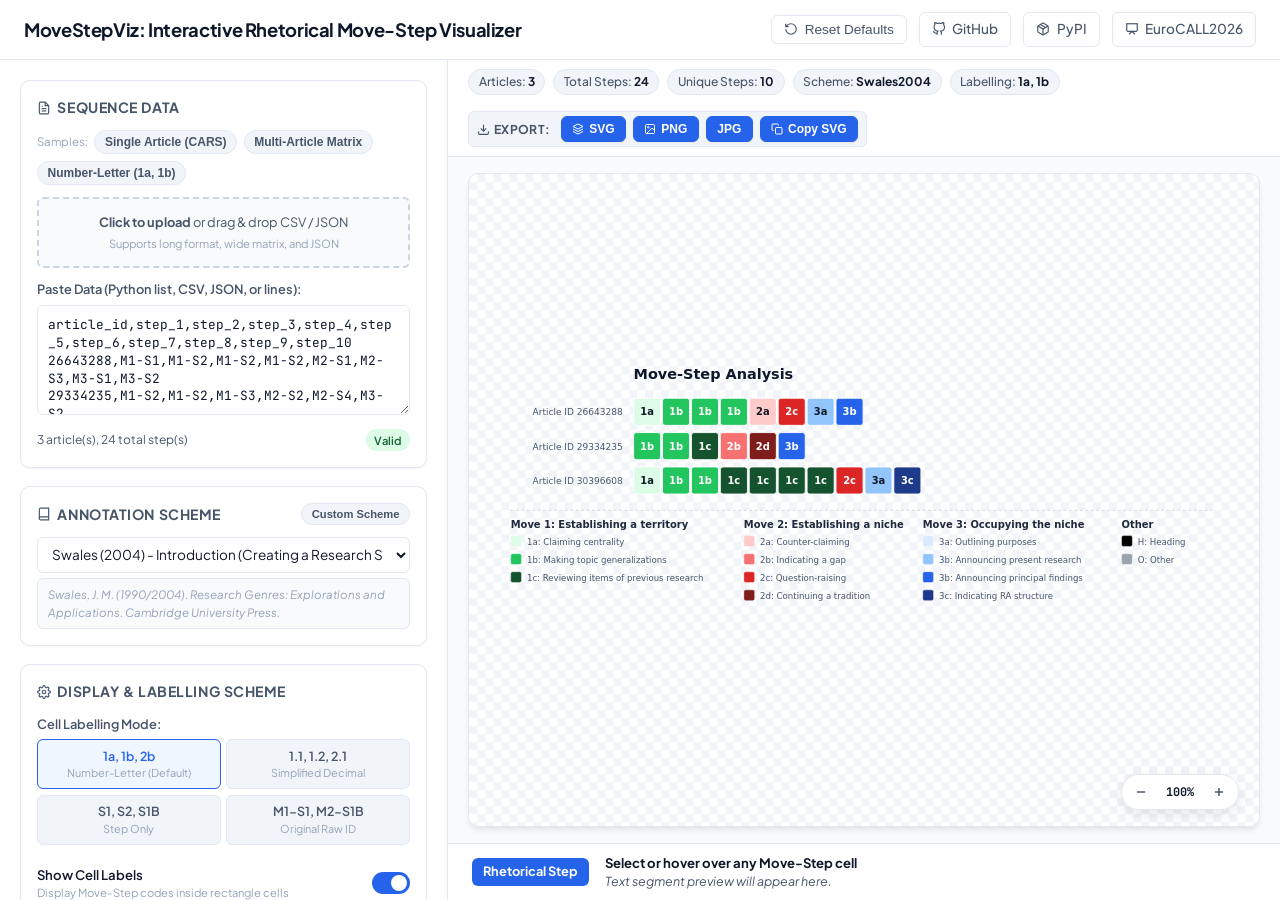
==== commit 81d614dd: "feat: update MoveStepViz presentation slides and documentation with new visualizations and features" ====
--- a/docs/index.html
+++ b/docs/index.html
@@ -24,7 +24,8 @@
         </svg>
         Reset Defaults
       </button>
-      <a class="header-btn" href="https://github.com/charlestklam/" target="_blank" rel="noopener noreferrer">
+      <a class="header-btn" href="https://github.com/charlestklam/movestepviz" target="_blank"
+        rel="noopener noreferrer">
         <svg width="14" height="14" viewBox="0 0 24 24" fill="none" stroke="currentColor" stroke-width="2">
           <path
             d="M9 19c-5 1.5-5-2.5-7-3m14 6v-3.87a3.37 3.37 0 0 0-.94-2.61c3.14-.35 6.44-1.54 6.44-7A5.44 5.44 0 0 0 20 4.77 5.07 5.07 0 0 0 19.91 1S18.73.65 16 2.48a13.38 13.38 0 0 0-7 0C6.27.65 5.09 1 5.09 1A5.07 5.07 0 0 0 5 4.77a5.44 5.44 0 0 0-1.5 3.78c0 5.42 3.3 6.61 6.44 7A3.37 3.37 0 0 0 9 18.13V22" />
@@ -457,7 +458,7 @@
 
       const DEMO_MULTI = `article_id,step_1,step_2,step_3,step_4,step_5,step_6,step_7,step_8,step_9,step_10
 26643288,M1-S1,M1-S2,M1-S2,M1-S2,M2-S1,M2-S3,M3-S1,M3-S2
-29334235,M1-S2,M1-S2,M1-S3,M1-S4,M2-S2,M2-S4,M3-S2,
+29334235,M1-S2,M1-S2,M1-S3,M2-S2,M2-S4,M3-S2,
 30396608,M1-S1,M1-S2,M1-S2,M1-S3,M1-S3,M1-S3,M1-S3,M2-S3,M3-S1,M3-S3,`;
 
       const DEMO_NL = `{
